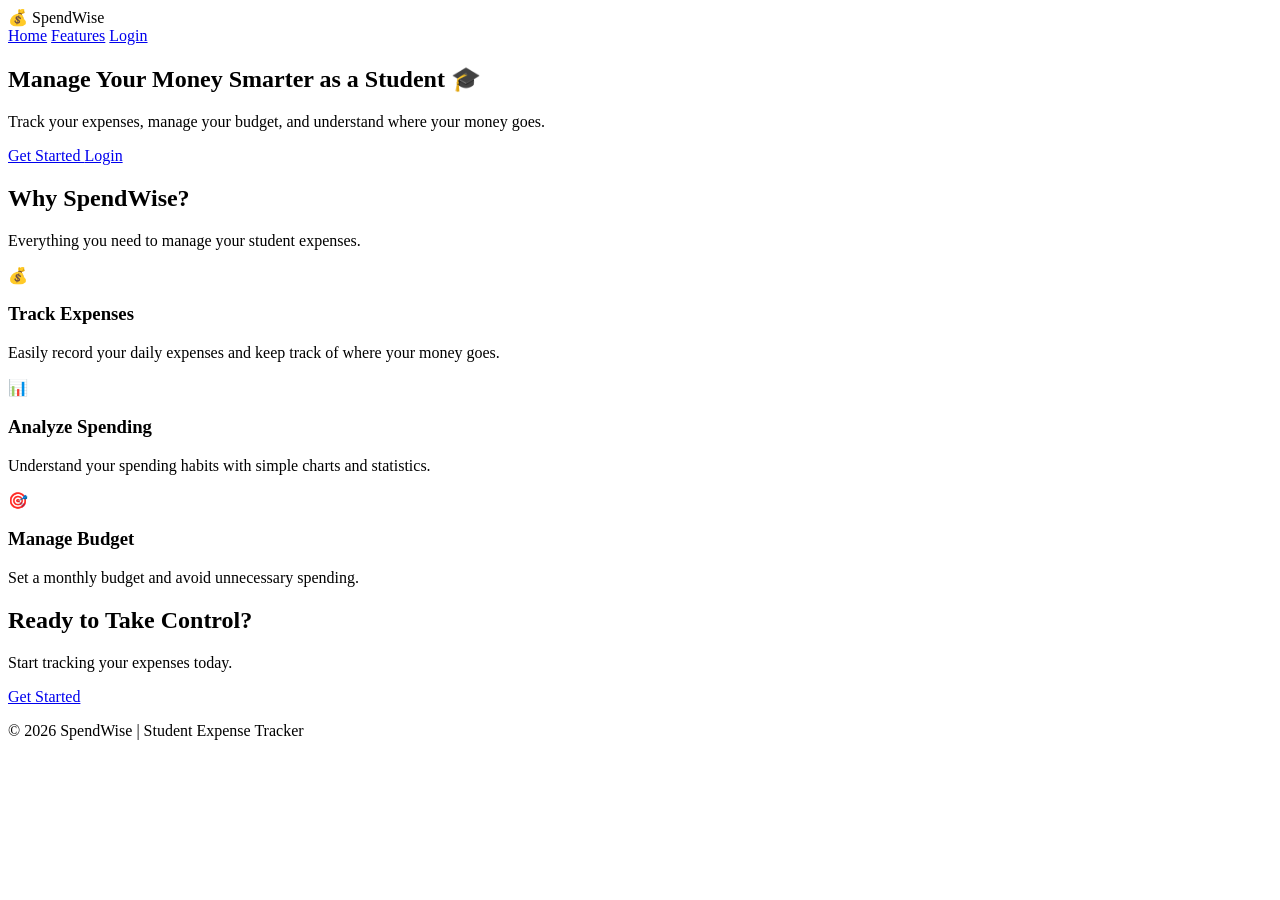
==== index.html @ b7aa8382 "first commit" ====
<!DOCTYPE html>
<html lang="en">
<head>
    <meta charset="UTF-8">
    <meta name="viewport" content="width=device-width, initial-scale=1.0">
    <title>SpendWise - Student Expense Tracker</title>
    <link rel="stylesheet" href="style.css">
</head>
<body>
    <header>
        <nav class="navbar">
            <div class="logo">
                💰 SpendWise
            </div>
            <div class="nav-links">
                 <a href="index.html">Home</a>
                <a href="#features">Features</a>
              <a href="login.html">Login</a>
            </div>
        </nav>
    </header>
    <main>
        <section class="hero">
            <div class="hero-content">
                <h1>
                    Manage Your Money
                    <span>Smarter as a Student 🎓</span>
                </h1>
                <p>
                    Track your expenses, manage your budget,
                    and understand where your money goes.
                </p>
                <div class="hero-buttons">
                    <a href="register.html" class="btn primary-btn">
                     Get Started
                    </a>
                   <a href="login.html" class="btn secondary-btn">
                   Login
                  </a>
                </div>
            </div>
        </section>
        <section class="features" id="features">
            <h2>Why SpendWise?</h2>
            <p class="section-text">
                Everything you need to manage your student expenses.
            </p>
            <div class="feature-container">
                <div class="feature-card">
                    <div class="feature-icon">
                        💰
                    </div>
                    <h3>Track Expenses</h3>
                    <p>
                        Easily record your daily expenses
                        and keep track of where your money goes.
                    </p>
                </div>
                <div class="feature-card">
                    <div class="feature-icon">
                        📊
                    </div>
                    <h3>Analyze Spending</h3>
                    <p>
                        Understand your spending habits
                        with simple charts and statistics.
                    </p>
                </div>
                <div class="feature-card">
                    <div class="feature-icon">
                        🎯
                    </div>
                    <h3>Manage Budget</h3>
                    <p>
                        Set a monthly budget and avoid
                        unnecessary spending.
                    </p>
                </div>
            </div>
        </section>
        <section class="cta">
            <h2>Ready to Take Control?</h2>
            <p>
                Start tracking your expenses today.
            </p>
            <a href="#" class="btn primary-btn">
                Get Started
            </a>
        </section>
    </main>
    <footer>
        <p>
            © 2026 SpendWise | Student Expense Tracker
        </p>
    </footer>
    <script src="script.js"></script>
</body>
</html>
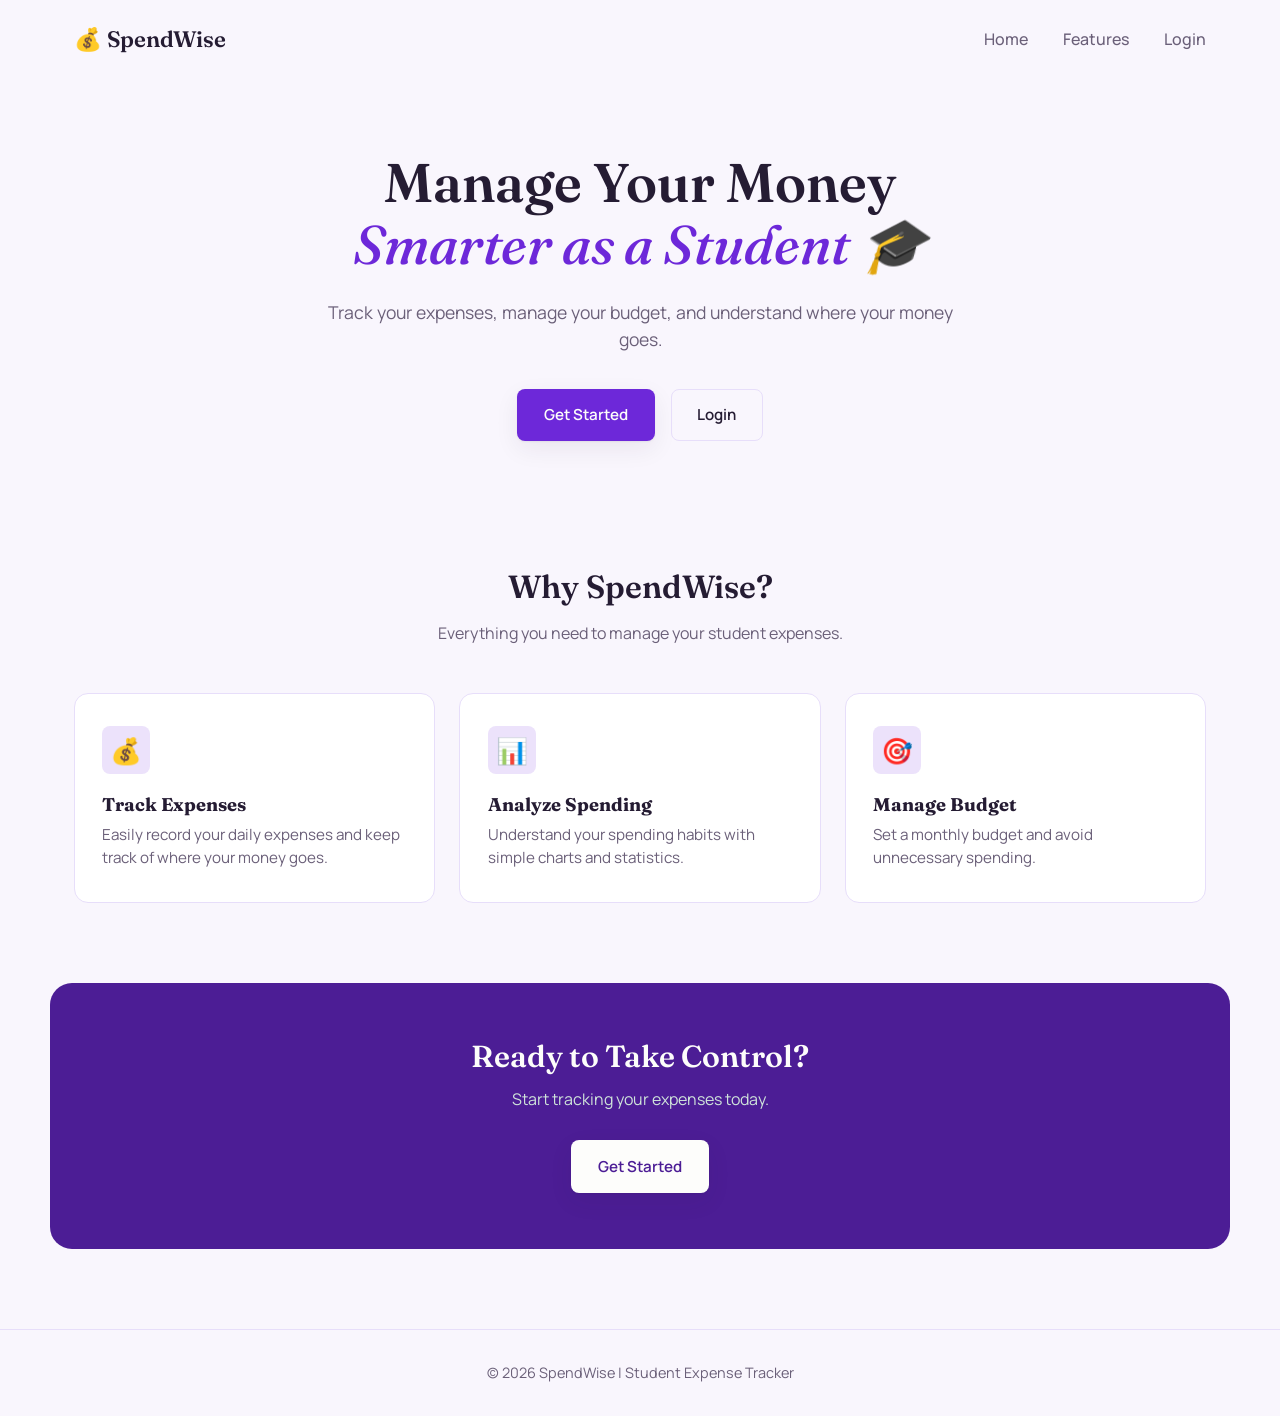
==== commit 00ea0fd1: "changed color palatte and some more thing.Also added dashboard and js" ====
--- a/index.html
+++ b/index.html
@@ -31,7 +31,7 @@
                     and understand where your money goes.
                 </p>
                 <div class="hero-buttons">
-                    <a href="register.html" class="btn primary-btn">
+                    <a href="account.html" class="btn primary-btn">
                      Get Started
                     </a>
                    <a href="login.html" class="btn secondary-btn">
--- a/style.css
+++ b/style.css
@@ -0,0 +1,858 @@
+
+@import url('https://fonts.googleapis.com/css2?family=Fraunces:opsz,wght@9..144,400;9..144,500;9..144,600;9..144,700&family=Manrope:wght@400;500;600;700;800&display=swap');
+:root {  
+  --bg: #f9f6fd;
+  --surface: #ffffff;
+  --surface-soft: #f4eefb;
+  --ink: #251c33;
+  --ink-soft: #6b6079;
+  --border: #e7defa;
+  --primary: #6d28d9;
+  --primary-dark: #4c1d95;
+  --primary-soft: #ece2fb;
+  --pink: #c0227a;
+  --pink-soft: #fbe3f0;
+  --income: #6d28d9;
+  --income-soft: #ece2fb;
+  --expense: #c0227a;
+  --expense-soft: #fbe3f0;
+  --profit: #15803d;
+  --success: #15803d;
+  --success-soft: #e2f6e8;
+  --amber: #c98a2c;
+  --font-display: 'Fraunces', serif;
+  --font-body: 'Manrope', sans-serif;
+
+  --radius-sm: 8px;
+  --radius-md: 14px;
+  --radius-lg: 22px;
+  --shadow-soft: 0 1px 2px rgba(37, 28, 51, 0.06), 0 8px 24px rgba(37, 28, 51, 0.07);
+  --shadow-lift: 0 10px 30px rgba(37, 28, 51, 0.16);
+  --max-width: 1180px;
+}
+
+
+body.dark-mode {
+  --bg: #150f20;
+  --surface: #1e1730;
+  --surface-soft: #251d3a;
+  --ink: #f1ecfb;
+  --ink-soft: #ab9fc4;
+  --border: #33284a;
+  --primary: #a78bfa;
+  --primary-dark: #ded0fb;
+  --primary-soft: #2b2145;
+  --income-soft: #2b2145;
+  --expense-soft: #3a1c30;
+  --profit: #4ade80;
+  --success: #4ade80;
+  --success-soft: #16321f;
+}
+
+* { box-sizing: border-box; margin: 0; padding: 0; }
+
+html { scroll-behavior: smooth; }
+
+body {
+  font-family: var(--font-body);
+  background: var(--bg);
+  color: var(--ink);
+  line-height: 1.55;
+  -webkit-font-smoothing: antialiased;
+  transition: background 0.25s ease, color 0.25s ease;
+}
+
+img { max-width: 100%; display: block; }
+
+a { color: inherit; text-decoration: none; }
+
+ul { list-style: none; }
+
+button, input, select {
+  font-family: inherit;
+  font-size: inherit;
+  color: inherit;
+}
+
+button { cursor: pointer; }
+
+:focus-visible {
+  outline: 2px solid var(--primary);
+  outline-offset: 2px;
+}
+
+h1, h2, h3 {
+  font-family: var(--font-display);
+  color: var(--ink);
+  line-height: 1.15;
+}
+
+.section-text {
+  color: var(--ink-soft);
+  max-width: 60ch;
+}
+
+@media (prefers-reduced-motion: reduce) {
+  *, *::before, *::after { animation-duration: 0.001ms !important; transition-duration: 0.001ms !important; }
+}
+
+.btn {
+  display: inline-flex;
+  align-items: center;
+  justify-content: center;
+  gap: 0.5rem;
+  padding: 0.85rem 1.6rem;
+  border-radius: var(--radius-sm);
+  border: 1px solid transparent;
+  font-weight: 600;
+  font-size: 0.95rem;
+  transition: transform 0.15s ease, box-shadow 0.15s ease, background 0.15s ease, color 0.15s ease;
+}
+
+.btn:hover { transform: translateY(-1px); }
+.btn:active { transform: translateY(0); }
+
+.primary-btn {
+  background: var(--primary);
+  color: #fdfdfb;
+  box-shadow: var(--shadow-soft);
+}
+.primary-btn:hover { background: var(--primary-dark); }
+
+.secondary-btn {
+  background: transparent;
+  border-color: var(--border);
+  color: var(--ink);
+}
+.secondary-btn:hover { border-color: var(--primary); color: var(--primary); }
+
+
+.navbar {
+  max-width: var(--max-width);
+  margin: 0 auto;
+  padding: 1.4rem 1.5rem;
+  display: flex;
+  align-items: center;
+  justify-content: space-between;
+}
+
+.logo {
+  font-family: var(--font-display);
+  font-weight: 600;
+  font-size: 1.4rem;
+  letter-spacing: -0.01em;
+  display: flex;
+  align-items: center;
+  gap: 0.6rem;
+}
+
+.logo-mark {
+  width: 2rem;
+  height: 2rem;
+  border-radius: 9px;
+  background: linear-gradient(155deg, var(--primary) 0%, var(--pink) 100%);
+  display: grid;
+  place-items: center;
+  font-size: 1rem;
+  flex-shrink: 0;
+}
+
+.nav-links {
+  display: flex;
+  align-items: center;
+  gap: 2.2rem;
+  font-weight: 500;
+}
+
+.nav-links a { color: var(--ink-soft); transition: color 0.15s ease; }
+.nav-links a:hover { color: var(--primary); }
+.nav-links a.login-link {
+  color: var(--ink);
+  border: 1px solid var(--border);
+  padding: 0.5rem 1.1rem;
+  border-radius: var(--radius-sm);
+}
+.nav-links a.login-link:hover { border-color: var(--primary); color: var(--primary); }
+
+
+.hero {
+  max-width: var(--max-width);
+  margin: 0 auto;
+  padding: 4.5rem 1.5rem 6rem;
+  display: grid;
+  place-items: center;
+  text-align: center;
+}
+
+.hero-content { max-width: 640px; }
+
+.hero-content h1 {
+  font-size: clamp(2.3rem, 5vw, 3.4rem);
+  font-weight: 600;
+}
+
+.hero-content h1 span {
+  display: block;
+  color: var(--primary);
+  font-style: italic;
+  font-weight: 500;
+}
+
+.hero-content p {
+  margin-top: 1.4rem;
+  font-size: 1.1rem;
+  color: var(--ink-soft);
+}
+
+.hero-buttons {
+  margin-top: 2.2rem;
+  display: flex;
+  gap: 1rem;
+  justify-content: center;
+  flex-wrap: wrap;
+}
+
+.features {
+  max-width: var(--max-width);
+  margin: 0 auto;
+  padding: 2rem 1.5rem 5rem;
+  text-align: center;
+}
+
+.features h2 { font-size: 2rem; font-weight: 600; }
+.features .section-text { margin: 0.9rem auto 3rem; }
+
+.feature-container {
+  display: grid;
+  grid-template-columns: repeat(3, 1fr);
+  gap: 1.5rem;
+  text-align: left;
+}
+
+.feature-card {
+  background: var(--surface);
+  border: 1px solid var(--border);
+  border-radius: var(--radius-md);
+  padding: 2rem 1.7rem;
+}
+
+.feature-icon {
+  font-size: 1.6rem;
+  width: 3rem;
+  height: 3rem;
+  display: grid;
+  place-items: center;
+  background: var(--primary-soft);
+  border-radius: var(--radius-sm);
+  margin-bottom: 1.2rem;
+}
+
+.feature-card h3 { font-size: 1.15rem; margin-bottom: 0.5rem; }
+.feature-card p { color: var(--ink-soft); font-size: 0.95rem; }
+
+.cta {
+  max-width: var(--max-width);
+  margin: 0 auto 5rem;
+  background: var(--primary-dark);
+  color: #fdfdfb;
+  border-radius: var(--radius-lg);
+  padding: 3.5rem 2rem;
+  text-align: center;
+}
+
+.cta h2 { color: #fdfdfb; font-size: 1.9rem; font-weight: 600; }
+.cta p { color: #cfe3da; margin: 0.8rem 0 1.8rem; }
+.cta .btn { background: #fdfdfb; color: var(--primary-dark); }
+.cta .btn:hover { background: #eef3ef; }
+
+
+footer {
+  text-align: center;
+  padding: 2rem 1.5rem;
+  color: var(--ink-soft);
+  font-size: 0.9rem;
+  border-top: 1px solid var(--border);
+}
+
+
+.auth-page {
+  min-height: 100vh;
+  display: grid;
+  place-items: center;
+  padding: 2rem 1.2rem;
+  background:
+    radial-gradient(circle at 15% 20%, var(--primary-soft) 0%, transparent 45%),
+    var(--bg);
+}
+
+.auth-container {
+  width: 100%;
+  max-width: 400px;
+  background: var(--surface);
+  border: 1px solid var(--border);
+  border-radius: var(--radius-lg);
+  padding: 2.6rem 2.2rem;
+  box-shadow: var(--shadow-lift);
+}
+
+.auth-logo {
+  font-family: var(--font-display);
+  font-weight: 600;
+  font-size: 1.3rem;
+  margin-bottom: 1.6rem;
+  display: flex;
+  align-items: center;
+  gap: 0.6rem;
+}
+
+.auth-container h1 { font-size: 1.6rem; font-weight: 600; }
+.auth-subtitle { color: var(--ink-soft); margin: 0.5rem 0 1.8rem; font-size: 0.95rem; }
+
+.form-group { margin-bottom: 1.15rem; }
+
+.form-group label {
+  display: block;
+  font-size: 0.85rem;
+  font-weight: 600;
+  margin-bottom: 0.4rem;
+  color: var(--ink-soft);
+}
+
+.form-group input,
+.form-group select {
+  width: 100%;
+  padding: 0.75rem 0.9rem;
+  border: 1px solid var(--border);
+  border-radius: var(--radius-sm);
+  background: var(--bg);
+  font-size: 0.95rem;
+  transition: border-color 0.15s ease, box-shadow 0.15s ease;
+}
+
+.form-group input:focus,
+.form-group select:focus {
+  border-color: var(--primary);
+  box-shadow: 0 0 0 3px var(--primary-soft);
+  outline: none;
+}
+
+.form-group.has-error input { border-color: var(--expense); }
+.field-error {
+  display: none;
+  color: var(--expense);
+  font-size: 0.8rem;
+  margin-top: 0.35rem;
+}
+.form-group.has-error .field-error { display: block; }
+
+.auth-btn {
+  width: 100%;
+  padding: 0.85rem;
+  border: none;
+  border-radius: var(--radius-sm);
+  background: var(--primary);
+  color: #fdfdfb;
+  font-weight: 600;
+  font-size: 0.95rem;
+  margin-top: 0.4rem;
+  transition: background 0.15s ease, transform 0.15s ease;
+}
+.auth-btn:hover { background: var(--primary-dark); transform: translateY(-1px); }
+
+.auth-footer {
+  text-align: center;
+  margin-top: 1.6rem;
+  font-size: 0.9rem;
+  color: var(--ink-soft);
+}
+.auth-footer a { color: var(--primary); font-weight: 600; }
+
+.auth-banner {
+  margin-top: 1.2rem;
+  padding: 0.7rem 0.9rem;
+  border-radius: var(--radius-sm);
+  background: var(--success-soft);
+  color: var(--success);
+  font-size: 0.85rem;
+  font-weight: 600;
+  display: none;
+}
+.auth-banner.show { display: block; }
+
+
+
+.app-shell { min-height: 100vh; padding-bottom: 4rem; }
+
+
+.app-topbar {
+  background: var(--surface);
+  border-bottom: 1px solid var(--border);
+}
+
+.app-topbar-inner {
+  max-width: var(--max-width);
+  margin: 0 auto;
+  padding: 1.1rem 1.5rem;
+  display: flex;
+  align-items: center;
+  justify-content: space-between;
+  gap: 1rem;
+}
+
+.app-actions { display: flex; align-items: center; gap: 0.8rem; }
+
+.icon-btn {
+  width: 2.5rem;
+  height: 2.5rem;
+  display: grid;
+  place-items: center;
+  border: 1px solid var(--border);
+  border-radius: 50%;
+  background: var(--surface);
+  font-size: 1.05rem;
+  transition: border-color 0.15s ease, transform 0.15s ease;
+}
+.icon-btn:hover { border-color: var(--primary); transform: translateY(-1px); }
+
+.user-chip {
+  display: flex;
+  align-items: center;
+  gap: 0.6rem;
+  padding: 0.35rem 0.7rem 0.35rem 0.4rem;
+  border: 1px solid var(--border);
+  border-radius: 999px;
+  font-size: 0.85rem;
+  font-weight: 600;
+}
+
+.user-chip .avatar {
+  width: 1.9rem;
+  height: 1.9rem;
+  border-radius: 50%;
+  background: var(--primary-soft);
+  color: var(--primary-dark);
+  display: grid;
+  place-items: center;
+  font-family: var(--font-display);
+  font-weight: 600;
+}
+
+.app-main {
+  max-width: var(--max-width);
+  margin: 0 auto;
+  padding: 2.2rem 1.5rem 0;
+}
+
+.page-heading {
+  display: flex;
+  align-items: flex-end;
+  justify-content: space-between;
+  gap: 1rem;
+  flex-wrap: wrap;
+  margin-bottom: 1.8rem;
+}
+
+.page-heading h1 {
+  font-size: 1.9rem;
+  font-weight: 600;
+}
+
+.page-heading p {
+  color: var(--ink-soft);
+  font-size: 0.95rem;
+  margin-top: 0.3rem;
+}
+
+/* -- summary cards -- */
+.summary-grid {
+  display: grid;
+  grid-template-columns: 1.4fr 1fr 1fr;
+  gap: 1.1rem;
+  margin-bottom: 2.2rem;
+}
+
+.summary-card {
+  border-radius: var(--radius-lg);
+  padding: 1.6rem 1.7rem;
+  position: relative;
+  overflow: hidden;
+}
+
+.summary-card .label {
+  font-size: 0.85rem;
+  font-weight: 600;
+  opacity: 0.85;
+}
+
+.summary-card .value {
+  font-family: var(--font-display);
+  font-size: 2.1rem;
+  font-weight: 600;
+  margin-top: 0.5rem;
+  letter-spacing: -0.01em;
+}
+
+.summary-card .sub {
+  font-size: 0.8rem;
+  margin-top: 0.6rem;
+  opacity: 0.85;
+}
+
+.summary-card.balance {
+  background: var(--primary-dark);
+  color: #fdfdfb;
+}
+.summary-card.balance .value { font-size: 2.5rem; color: #baf7d2; }
+.summary-card.balance .label { color: #e4d9fb; }
+
+.summary-card.income {
+  background: var(--surface);
+  border: 1px solid var(--border);
+}
+.summary-card.income .label { color: var(--income); }
+.summary-card.income .value { color: var(--ink); }
+
+.summary-card.expense {
+  background: var(--surface);
+  border: 1px solid var(--border);
+}
+.summary-card.expense .label { color: var(--expense); }
+.summary-card.expense .value { color: var(--ink); }
+
+
+.dashboard-grid {
+  display: grid;
+  grid-template-columns: 2fr 1fr;
+  gap: 1.5rem;
+  align-items: start;
+}
+
+.panel {
+  background: var(--surface);
+  border: 1px solid var(--border);
+  border-radius: var(--radius-lg);
+  padding: 1.5rem;
+}
+
+.panel-header {
+  display: flex;
+  align-items: center;
+  justify-content: space-between;
+  gap: 1rem;
+  margin-bottom: 1.2rem;
+}
+
+.panel-header h2 { font-size: 1.15rem; font-weight: 600; }
+
+.toolbar {
+  display: flex;
+  flex-wrap: wrap;
+  gap: 0.7rem;
+  margin-bottom: 1.3rem;
+}
+
+.toolbar input[type="search"],
+.toolbar select {
+  padding: 0.6rem 0.85rem;
+  border: 1px solid var(--border);
+  border-radius: var(--radius-sm);
+  background: var(--bg);
+  font-size: 0.85rem;
+}
+
+.toolbar input[type="search"] { flex: 1 1 180px; }
+.toolbar select { flex: 0 1 140px; }
+
+.toolbar input:focus,
+.toolbar select:focus {
+  border-color: var(--primary);
+  outline: none;
+}
+
+.transaction-list { display: flex; flex-direction: column; gap: 0.6rem; }
+
+.transaction-row {
+  display: grid;
+  grid-template-columns: auto 1fr auto auto;
+  align-items: center;
+  gap: 1rem;
+  padding: 0.9rem 1rem;
+  border: 1px solid var(--border);
+  border-radius: var(--radius-md);
+  transition: border-color 0.15s ease, background 0.15s ease;
+}
+
+.transaction-row:hover { border-color: var(--primary); background: var(--surface-soft); }
+
+.t-icon {
+  width: 2.4rem;
+  height: 2.4rem;
+  border-radius: 50%;
+  display: grid;
+  place-items: center;
+  font-size: 1.1rem;
+  flex-shrink: 0;
+}
+
+.transaction-row.income .t-icon { background: var(--income-soft); color: var(--income); }
+.transaction-row.expense .t-icon { background: var(--expense-soft); color: var(--expense); }
+
+.t-info .t-title { font-weight: 600; font-size: 0.95rem; }
+.t-info .t-meta {
+  font-size: 0.8rem;
+  color: var(--ink-soft);
+  margin-top: 0.2rem;
+  display: flex;
+  gap: 0.5rem;
+  align-items: center;
+}
+
+.t-meta .t-category {
+  background: var(--surface-soft);
+  padding: 0.1rem 0.55rem;
+  border-radius: 999px;
+}
+
+.t-amount { font-weight: 700; font-size: 1rem; white-space: nowrap; }
+.transaction-row.income .t-amount { color: var(--income); }
+.transaction-row.expense .t-amount { color: var(--expense); }
+
+.t-actions { display: flex; gap: 0.4rem; }
+
+.t-actions button {
+  width: 2.1rem;
+  height: 2.1rem;
+  border: 1px solid var(--border);
+  border-radius: var(--radius-sm);
+  background: var(--surface);
+  font-size: 0.9rem;
+  transition: border-color 0.15s ease, transform 0.15s ease;
+}
+.t-actions button:hover { border-color: var(--primary); transform: translateY(-1px); }
+.t-actions .delete-btn:hover { border-color: var(--expense); color: var(--expense); }
+
+
+.empty-state {
+  text-align: center;
+  padding: 3rem 1.5rem;
+  color: var(--ink-soft);
+}
+.empty-state .emoji { font-size: 2.4rem; margin-bottom: 0.8rem; }
+.empty-state h3 { font-size: 1.1rem; color: var(--ink); margin-bottom: 0.4rem; }
+.empty-state p { font-size: 0.9rem; max-width: 32ch; margin: 0 auto; }
+
+.category-bar-row { margin-bottom: 1rem; }
+
+.category-bar-label {
+  display: flex;
+  justify-content: space-between;
+  font-size: 0.82rem;
+  margin-bottom: 0.35rem;
+}
+.category-bar-label span:last-child { color: var(--ink-soft); }
+
+.category-bar-track {
+  height: 8px;
+  background: var(--surface-soft);
+  border-radius: 999px;
+  overflow: hidden;
+}
+
+.category-bar-fill {
+  height: 100%;
+  border-radius: 999px;
+  background: var(--primary);
+}
+
+.category-empty {
+  font-size: 0.85rem;
+  color: var(--ink-soft);
+  text-align: center;
+  padding: 1rem 0;
+}
+
+.fab-add {
+  display: flex;
+  align-items: center;
+  gap: 0.5rem;
+  padding: 0.75rem 1.4rem;
+  border-radius: 999px;
+  background: linear-gradient(135deg, var(--primary) 0%, var(--pink) 100%);
+  color: #fdfdfb;
+  font-weight: 700;
+  font-size: 0.9rem;
+  border: none;
+  box-shadow: var(--shadow-soft);
+  transition: filter 0.15s ease, transform 0.15s ease;
+}
+.fab-add:hover { filter: brightness(1.06); transform: translateY(-1px); }
+
+
+.overlay {
+  position: fixed;
+  inset: 0;
+  background: rgba(18, 36, 29, 0.45);
+  opacity: 0;
+  pointer-events: none;
+  transition: opacity 0.2s ease;
+  z-index: 40;
+}
+.overlay.show { opacity: 1; pointer-events: auto; }
+
+.drawer {
+  position: fixed;
+  top: 0;
+  right: 0;
+  height: 100%;
+  width: min(420px, 92vw);
+  background: var(--surface);
+  box-shadow: var(--shadow-lift);
+  transform: translateX(100%);
+  transition: transform 0.25s ease;
+  z-index: 50;
+  display: flex;
+  flex-direction: column;
+  padding: 1.8rem;
+  overflow-y: auto;
+}
+.drawer.show { transform: translateX(0); }
+
+.drawer-header {
+  display: flex;
+  align-items: center;
+  justify-content: space-between;
+  margin-bottom: 1.6rem;
+}
+.drawer-header h2 { font-size: 1.25rem; font-weight: 600; }
+
+.close-btn {
+  width: 2.2rem;
+  height: 2.2rem;
+  border-radius: 50%;
+  border: 1px solid var(--border);
+  background: transparent;
+  font-size: 1rem;
+}
+.close-btn:hover { border-color: var(--primary); }
+
+.type-toggle {
+  display: grid;
+  grid-template-columns: 1fr 1fr;
+  gap: 0.6rem;
+  margin-bottom: 1.3rem;
+}
+
+.type-toggle label {
+  text-align: center;
+  padding: 0.65rem;
+  border: 1px solid var(--border);
+  border-radius: var(--radius-sm);
+  font-weight: 600;
+  font-size: 0.9rem;
+  cursor: pointer;
+  transition: border-color 0.15s ease, background 0.15s ease, color 0.15s ease;
+}
+
+.type-toggle { position: relative; }
+.type-toggle input { position: absolute; opacity: 0; pointer-events: none; }
+
+.type-toggle label.income-option.is-checked {
+  border-color: var(--income);
+  background: var(--income-soft);
+  color: var(--income);
+}
+
+.type-toggle label.expense-option.is-checked {
+  border-color: var(--expense);
+  background: var(--expense-soft);
+  color: var(--expense);
+}
+
+.drawer-form .form-group input,
+.drawer-form .form-group select { background: var(--bg); }
+
+.drawer-submit {
+  width: 100%;
+  padding: 0.85rem;
+  border: none;
+  border-radius: var(--radius-sm);
+  background: linear-gradient(135deg, var(--primary) 0%, var(--pink) 100%);
+  color: #fdfdfb;
+  font-weight: 700;
+  font-size: 0.95rem;
+  margin-top: 0.6rem;
+  transition: filter 0.15s ease;
+}
+.drawer-submit:hover { filter: brightness(1.06); }
+
+.confirm-modal {
+  position: fixed;
+  top: 50%;
+  left: 50%;
+  transform: translate(-50%, -50%) scale(0.95);
+  width: min(360px, 90vw);
+  background: var(--surface);
+  border-radius: var(--radius-lg);
+  padding: 1.8rem;
+  box-shadow: var(--shadow-lift);
+  z-index: 60;
+  opacity: 0;
+  pointer-events: none;
+  transition: opacity 0.2s ease, transform 0.2s ease;
+  text-align: center;
+}
+.confirm-modal.show { opacity: 1; pointer-events: auto; transform: translate(-50%, -50%) scale(1); }
+
+.confirm-modal .emoji { font-size: 2rem; margin-bottom: 0.6rem; }
+.confirm-modal h3 { font-size: 1.1rem; margin-bottom: 0.4rem; }
+.confirm-modal p { color: var(--ink-soft); font-size: 0.9rem; margin-bottom: 1.4rem; }
+
+.confirm-actions { display: flex; gap: 0.7rem; }
+.confirm-actions button { flex: 1; padding: 0.7rem; border-radius: var(--radius-sm); font-weight: 600; }
+.confirm-actions .cancel-btn { border: 1px solid var(--border); background: transparent; }
+.confirm-actions .delete-confirm-btn { border: none; background: var(--expense); color: #fff; }
+
+.toast {
+  position: fixed;
+  bottom: 1.6rem;
+  left: 50%;
+  transform: translateX(-50%) translateY(10px);
+  background: var(--primary-dark);
+  color: #fdfdfb;
+  padding: 0.8rem 1.4rem;
+  border-radius: var(--radius-sm);
+  font-size: 0.9rem;
+  font-weight: 600;
+  opacity: 0;
+  pointer-events: none;
+  transition: opacity 0.2s ease, transform 0.2s ease;
+  z-index: 70;
+}
+.toast.show { opacity: 1; transform: translateX(-50%) translateY(0); }
+
+
+.nav-toggle { display: none; }
+
+@media (max-width: 880px) {
+  .feature-container { grid-template-columns: 1fr; }
+  .summary-grid { grid-template-columns: 1fr; }
+  .dashboard-grid { grid-template-columns: 1fr; }
+}
+
+@media (max-width: 640px) {
+  .nav-links { gap: 1.2rem; font-size: 0.9rem; }
+  .hero { padding: 3rem 1.2rem 4rem; }
+  .transaction-row {
+    grid-template-columns: auto 1fr;
+    grid-template-areas:
+      "icon info"
+      "amount actions";
+    row-gap: 0.6rem;
+  }
+  .t-icon { grid-area: icon; }
+  .t-info { grid-area: info; }
+  .t-amount { grid-area: amount; }
+  .t-actions { grid-area: actions; justify-self: end; }
+  .app-topbar-inner { flex-wrap: wrap; }
+  .page-heading { flex-direction: column; align-items: flex-start; }
+}
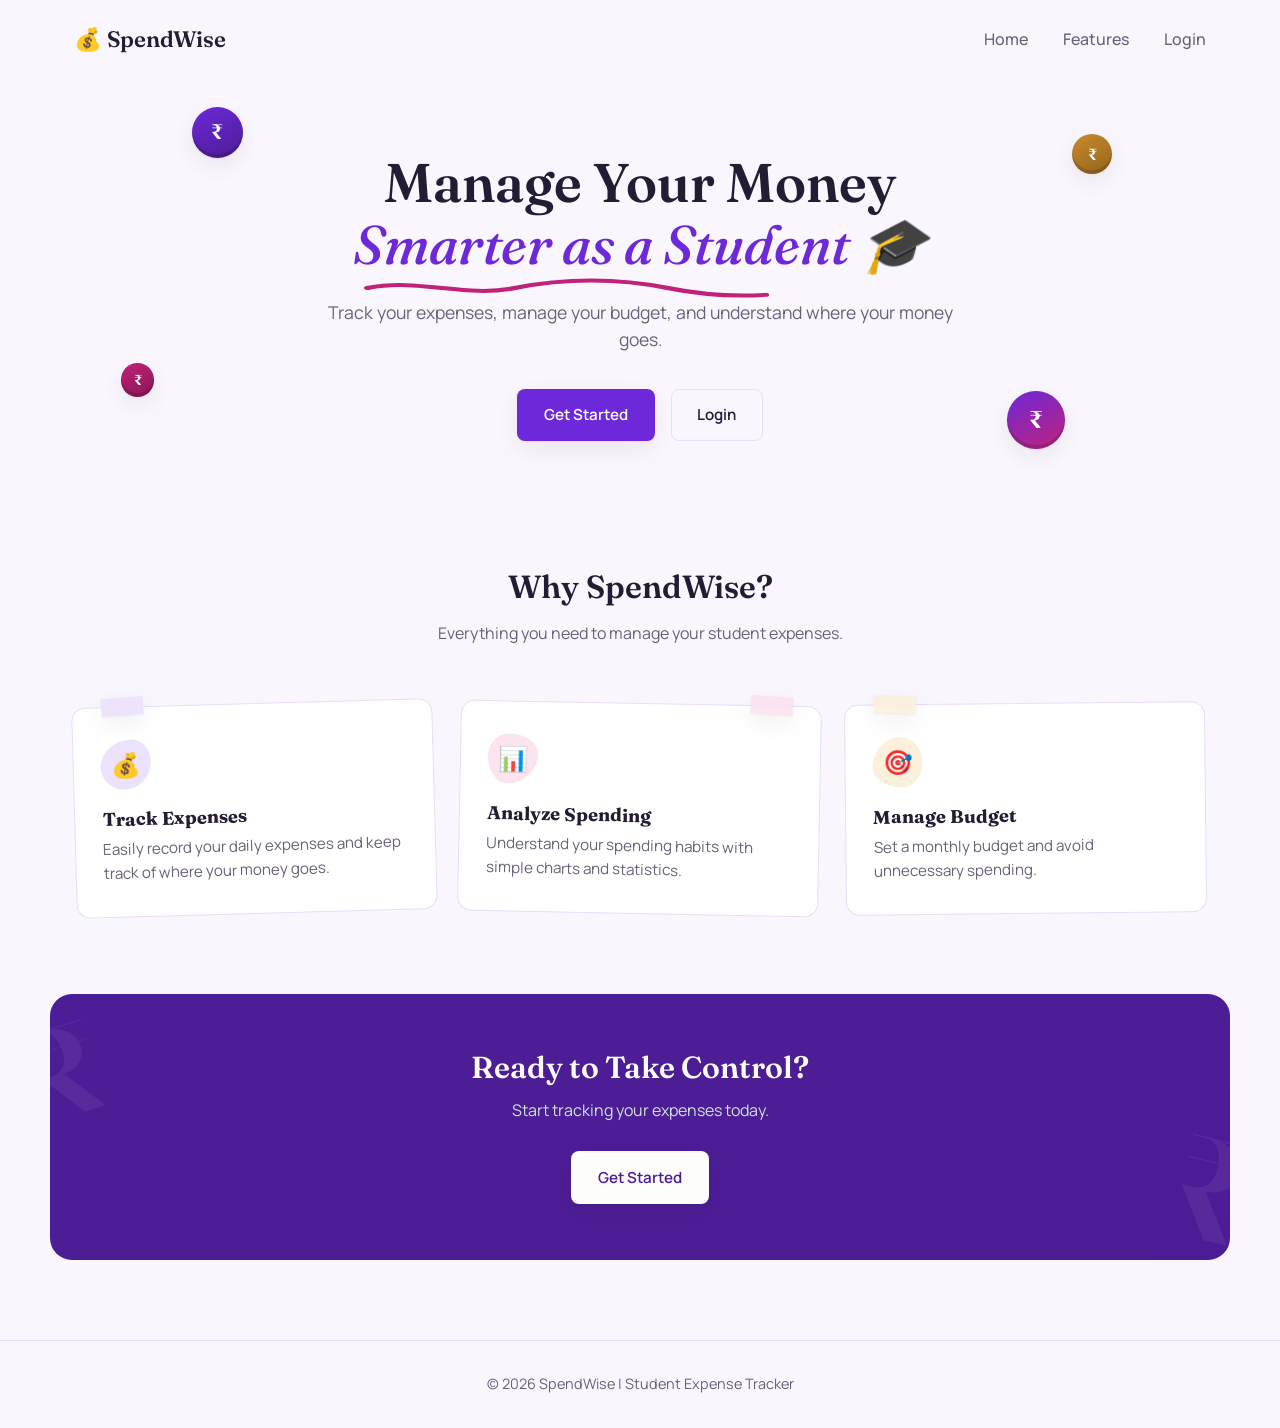
==== commit d879ebf3: "added more features and styling" ====
--- a/index.html
+++ b/index.html
@@ -21,10 +21,21 @@
     </header>
     <main>
         <section class="hero">
+            <div class="hero-coins" aria-hidden="true">
+                <div class="hero-coin c1">₹</div>
+                <div class="hero-coin c2">₹</div>
+                <div class="hero-coin c3">₹</div>
+                <div class="hero-coin c4">₹</div>
+            </div>
             <div class="hero-content">
                 <h1>
                     Manage Your Money
-                    <span>Smarter as a Student 🎓</span>
+                    <span>
+                        Smarter as a Student 🎓
+                        <svg class="squiggle" viewBox="0 0 300 14" preserveAspectRatio="none" aria-hidden="true">
+                            <path d="M2 8 C 30 -2, 55 18, 82 8 S 138 -2, 165 8 S 220 18, 248 8 S 280 0, 298 8" />
+                        </svg>
+                    </span>
                 </h1>
                 <p>
                     Track your expenses, manage your budget,
--- a/style.css
+++ b/style.css
@@ -1,5 +1,4 @@
-
-@import url('https://fonts.googleapis.com/css2?family=Fraunces:opsz,wght@9..144,400;9..144,500;9..144,600;9..144,700&family=Manrope:wght@400;500;600;700;800&display=swap');
+@import url('https://fonts.googleapis.com/css2?family=Fraunces:opsz,wght@9..144,400;9..144,500;9..144,600;9..144,700&family=Manrope:wght@400;500;600;700;800&family=Caveat:wght@500;600;700&display=swap');
 :root {  
   --bg: #f9f6fd;
   --surface: #ffffff;
@@ -20,8 +19,11 @@
   --success: #15803d;
   --success-soft: #e2f6e8;
   --amber: #c98a2c;
+  --amber-soft: #faf0dc;
+  --line: #b8a9d6;
   --font-display: 'Fraunces', serif;
   --font-body: 'Manrope', sans-serif;
+  --font-hand: 'Caveat', cursive;
 
   --radius-sm: 8px;
   --radius-md: 14px;
@@ -47,6 +49,8 @@
   --profit: #4ade80;
   --success: #4ade80;
   --success-soft: #16321f;
+  --amber-soft: #362a14;
+  --line: #4a3d68;
 }
 
 * { box-sizing: border-box; margin: 0; padding: 0; }
@@ -182,9 +186,11 @@
   display: grid;
   place-items: center;
   text-align: center;
-}
-
-.hero-content { max-width: 640px; }
+  position: relative;
+  overflow: visible;
+}
+
+.hero-content { max-width: 640px; position: relative; z-index: 2; }
 
 .hero-content h1 {
   font-size: clamp(2.3rem, 5vw, 3.4rem);
@@ -196,6 +202,31 @@
   color: var(--primary);
   font-style: italic;
   font-weight: 500;
+  position: relative;
+  display: inline-block;
+}
+
+.hero-content h1 span .squiggle {
+  position: absolute;
+  left: 2%;
+  bottom: -0.32em;
+  width: 96%;
+  height: 14px;
+  overflow: visible;
+}
+
+.hero-content h1 span .squiggle path {
+  fill: none;
+  stroke: var(--pink);
+  stroke-width: 4;
+  stroke-linecap: round;
+  stroke-dasharray: 220;
+  stroke-dashoffset: 220;
+  animation: draw-squiggle 0.9s 0.5s cubic-bezier(.3,.8,.4,1) forwards;
+}
+
+@keyframes draw-squiggle {
+  to { stroke-dashoffset: 0; }
 }
 
 .hero-content p {
@@ -210,6 +241,39 @@
   gap: 1rem;
   justify-content: center;
   flex-wrap: wrap;
+}
+
+.hero-coins { position: absolute; inset: 0; z-index: 1; pointer-events: none; }
+
+.hero-coin {
+  position: absolute;
+  display: grid;
+  place-items: center;
+  border-radius: 50%;
+  font-family: var(--font-display);
+  font-weight: 600;
+  color: #fdfdfb;
+  box-shadow: inset 0 -4px 0 rgba(0,0,0,0.14), var(--shadow-soft);
+  opacity: 0;
+  animation: coin-drop 0.6s cubic-bezier(.34,1.56,.64,1) forwards;
+}
+
+.hero-coin.c1 { top: 6%;  left: 12%; width: 3.2rem; height: 3.2rem; font-size: 1.3rem; background: linear-gradient(155deg, var(--primary) 0%, var(--primary-dark) 100%); transform: rotate(-12deg); animation-delay: 0.15s; }
+.hero-coin.c2 { top: 62%; left: 6%;  width: 2.1rem; height: 2.1rem; font-size: 0.9rem;  background: linear-gradient(155deg, var(--pink) 0%, #8a1656 100%); transform: rotate(10deg); animation-delay: 0.3s; }
+.hero-coin.c3 { top: 12%; right: 10%; width: 2.5rem; height: 2.5rem; font-size: 1rem; background: linear-gradient(155deg, var(--amber) 0%, #93641c 100%); transform: rotate(16deg); animation-delay: 0.45s; }
+.hero-coin.c4 { top: 68%; right: 14%; width: 3.6rem; height: 3.6rem; font-size: 1.5rem; background: linear-gradient(155deg, var(--primary) 0%, var(--pink) 100%); transform: rotate(-8deg); animation-delay: 0.6s; }
+
+@keyframes coin-drop {
+  from { opacity: 0; transform: translateY(-14px) rotate(var(--rot, 0deg)) scale(0.7); }
+  to   { opacity: 1; transform: translateY(0) rotate(var(--rot, 0deg)) scale(1); }
+}
+
+@media (prefers-reduced-motion: reduce) {
+  .hero-coin, .squiggle path { animation: none !important; opacity: 1 !important; stroke-dashoffset: 0 !important; }
+}
+
+@media (max-width: 640px) {
+  .hero-coins { display: none; }
 }
 
 .features {
@@ -227,6 +291,7 @@
   grid-template-columns: repeat(3, 1fr);
   gap: 1.5rem;
   text-align: left;
+  padding-top: 0.6rem;
 }
 
 .feature-card {
@@ -234,18 +299,47 @@
   border: 1px solid var(--border);
   border-radius: var(--radius-md);
   padding: 2rem 1.7rem;
-}
+  position: relative;
+  transition: transform 0.2s ease, box-shadow 0.2s ease;
+}
+
+.feature-card:nth-child(1) { transform: rotate(-1.6deg); }
+.feature-card:nth-child(2) { transform: rotate(1.1deg); }
+.feature-card:nth-child(3) { transform: rotate(-0.6deg); }
+
+.feature-card:hover {
+  transform: rotate(0deg) translateY(-4px);
+  box-shadow: var(--shadow-lift);
+}
+
+.feature-card::before {
+  content: "";
+  position: absolute;
+  top: -0.6rem;
+  left: 1.8rem;
+  width: 2.6rem;
+  height: 1.1rem;
+  background: var(--primary-soft);
+  opacity: 0.9;
+  transform: rotate(-3deg);
+  box-shadow: var(--shadow-soft);
+}
+.feature-card:nth-child(2)::before { background: var(--pink-soft); left: auto; right: 1.8rem; transform: rotate(3deg); }
+.feature-card:nth-child(3)::before { background: var(--amber-soft); transform: rotate(2deg); }
 
 .feature-icon {
-  font-size: 1.6rem;
-  width: 3rem;
-  height: 3rem;
+  font-size: 1.5rem;
+  width: 3.1rem;
+  height: 3.1rem;
   display: grid;
   place-items: center;
   background: var(--primary-soft);
-  border-radius: var(--radius-sm);
+  border-radius: 63% 37% 54% 46% / 55% 45% 55% 45%;
   margin-bottom: 1.2rem;
 }
+
+.feature-card:nth-child(2) .feature-icon { background: var(--pink-soft); border-radius: 42% 58% 61% 39% / 45% 40% 60% 55%; }
+.feature-card:nth-child(3) .feature-icon { background: var(--amber-soft); border-radius: 55% 45% 40% 60% / 60% 50% 50% 40%; }
 
 .feature-card h3 { font-size: 1.15rem; margin-bottom: 0.5rem; }
 .feature-card p { color: var(--ink-soft); font-size: 0.95rem; }
@@ -258,11 +352,38 @@
   border-radius: var(--radius-lg);
   padding: 3.5rem 2rem;
   text-align: center;
-}
-
-.cta h2 { color: #fdfdfb; font-size: 1.9rem; font-weight: 600; }
-.cta p { color: #cfe3da; margin: 0.8rem 0 1.8rem; }
-.cta .btn { background: #fdfdfb; color: var(--primary-dark); }
+  position: relative;
+  overflow: hidden;
+}
+
+.cta::before {
+  content: "₹";
+  position: absolute;
+  top: -1.5rem;
+  left: -1rem;
+  font-family: var(--font-display);
+  font-size: 8rem;
+  font-weight: 600;
+  color: #fdfdfb;
+  opacity: 0.06;
+  transform: rotate(-18deg);
+}
+.cta::after {
+  content: "₹";
+  position: absolute;
+  bottom: -2.5rem;
+  right: -1rem;
+  font-family: var(--font-display);
+  font-size: 9rem;
+  font-weight: 600;
+  color: #fdfdfb;
+  opacity: 0.06;
+  transform: rotate(14deg);
+}
+
+.cta h2 { color: #fdfdfb; font-size: 1.9rem; font-weight: 600; position: relative; }
+.cta p { color: #cfe3da; margin: 0.8rem 0 1.8rem; position: relative; }
+.cta .btn { background: #fdfdfb; color: var(--primary-dark); position: relative; }
 .cta .btn:hover { background: #eef3ef; }
 
 
@@ -280,9 +401,32 @@
   display: grid;
   place-items: center;
   padding: 2rem 1.2rem;
+  position: relative;
+  overflow: hidden;
   background:
     radial-gradient(circle at 15% 20%, var(--primary-soft) 0%, transparent 45%),
+    radial-gradient(circle at 88% 78%, var(--pink-soft) 0%, transparent 40%),
+    radial-gradient(var(--line) 1px, transparent 1px),
     var(--bg);
+  background-size: auto, auto, 26px 26px, auto;
+  background-position: 0 0, 0 0, 0 0, 0 0;
+}
+
+.auth-page::before,
+.auth-page::after {
+  content: "₹";
+  position: absolute;
+  font-family: var(--font-display);
+  font-weight: 600;
+  color: var(--primary);
+  opacity: 0.08;
+  pointer-events: none;
+}
+.auth-page::before { top: 8%; left: 8%; font-size: 5rem; transform: rotate(-16deg); }
+.auth-page::after { bottom: 6%; right: 8%; font-size: 6.5rem; color: var(--pink); transform: rotate(12deg); }
+
+@media (max-width: 640px) {
+  .auth-page::before, .auth-page::after { display: none; }
 }
 
 .auth-container {
@@ -291,18 +435,41 @@
   background: var(--surface);
   border: 1px solid var(--border);
   border-radius: var(--radius-lg);
-  padding: 2.6rem 2.2rem;
+  padding: 2.6rem 2.2rem 2.4rem;
   box-shadow: var(--shadow-lift);
+  position: relative;
+  overflow: hidden;
+}
+
+.auth-container::before {
+  content: "";
+  position: absolute;
+  top: 0; left: 0; right: 0;
+  height: 5px;
+  background: repeating-linear-gradient(
+    -45deg,
+    var(--primary) 0 10px,
+    var(--pink) 10px 20px
+  );
 }
 
 .auth-logo {
   font-family: var(--font-display);
   font-weight: 600;
   font-size: 1.3rem;
-  margin-bottom: 1.6rem;
+  margin-bottom: 0.3rem;
   display: flex;
   align-items: center;
   gap: 0.6rem;
+}
+
+.auth-tag {
+  display: inline-block;
+  font-family: var(--font-hand);
+  font-size: 1.05rem;
+  color: var(--pink);
+  transform: rotate(-3deg);
+  margin: 0 0 1.3rem 0.1rem;
 }
 
 .auth-container h1 { font-size: 1.6rem; font-weight: 600; }
@@ -387,6 +554,15 @@
 .app-topbar {
   background: var(--surface);
   border-bottom: 1px solid var(--border);
+  position: relative;
+}
+.app-topbar::before {
+  content: "";
+  position: absolute;
+  top: 0; left: 0; right: 0;
+  height: 3px;
+  background: repeating-linear-gradient(-45deg, var(--primary) 0 8px, var(--pink) 8px 16px);
+  opacity: 0.7;
 }
 
 .app-topbar-inner {
@@ -505,6 +681,21 @@
 .summary-card.balance .value { font-size: 2.5rem; color: #baf7d2; }
 .summary-card.balance .label { color: #e4d9fb; }
 
+.summary-card.balance::after {
+  content: "₹";
+  position: absolute;
+  right: -0.4rem;
+  bottom: -1.6rem;
+  font-family: var(--font-display);
+  font-size: 7.5rem;
+  font-weight: 600;
+  color: #fdfdfb;
+  opacity: 0.07;
+  transform: rotate(-14deg);
+  line-height: 1;
+  pointer-events: none;
+}
+
 .summary-card.income {
   background: var(--surface);
   border: 1px solid var(--border);
@@ -638,6 +829,16 @@
   color: var(--ink-soft);
 }
 .empty-state .emoji { font-size: 2.4rem; margin-bottom: 0.8rem; }
+.empty-state svg {
+  width: 108px;
+  height: 108px;
+  margin: 0 auto 0.8rem;
+  display: block;
+}
+.empty-state .illus-line { stroke: var(--line); }
+.empty-state .illus-primary { stroke: var(--primary); }
+.empty-state .illus-primary-fill { fill: var(--primary-soft); }
+.empty-state .illus-pink { stroke: var(--pink); }
 .empty-state h3 { font-size: 1.1rem; color: var(--ink); margin-bottom: 0.4rem; }
 .empty-state p { font-size: 0.9rem; max-width: 32ch; margin: 0 auto; }
 
@@ -686,6 +887,8 @@
   transition: filter 0.15s ease, transform 0.15s ease;
 }
 .fab-add:hover { filter: brightness(1.06); transform: translateY(-1px); }
+.fab-add:hover span.coin { transform: rotate(180deg); }
+.fab-add span.coin { display: inline-block; transition: transform 0.4s ease; }
 
 
 .overlay {
